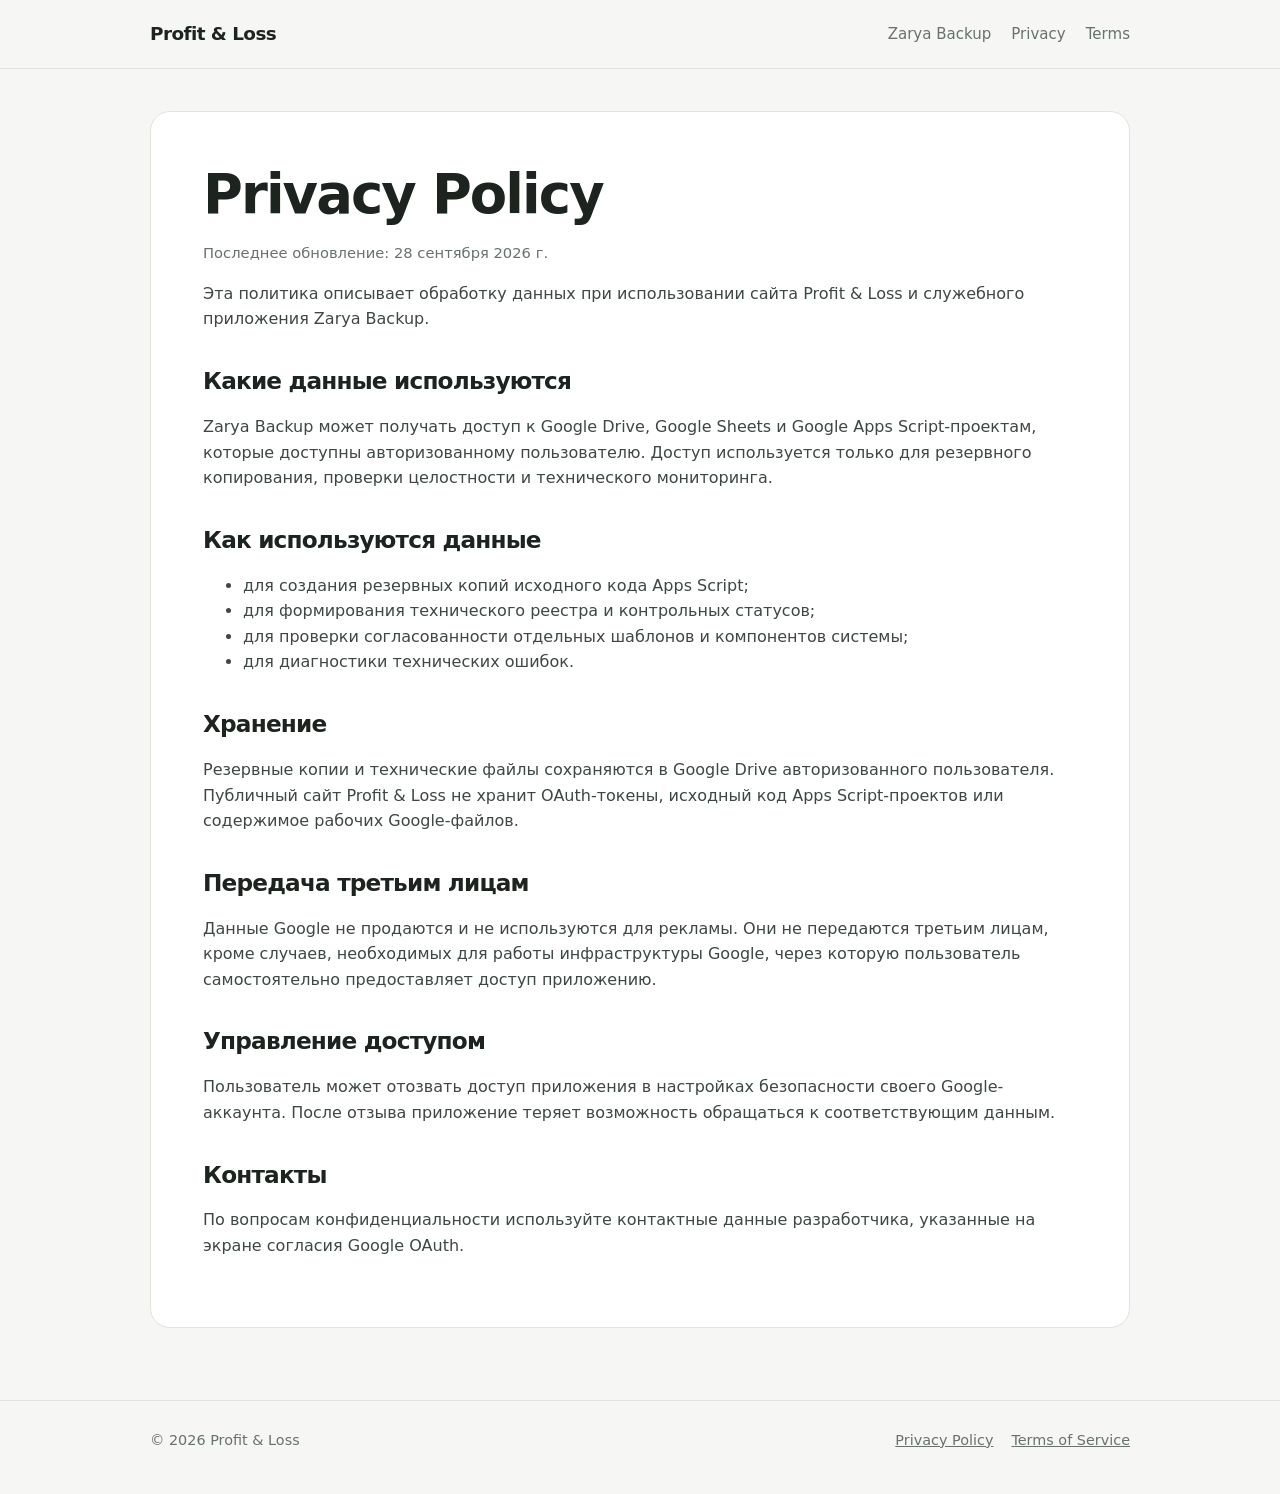
==== privacy/index.html @ 0b0412f1 "Add privacy policy" ====
<!doctype html>
<html lang="ru">
<head>
  <meta charset="utf-8">
  <meta name="viewport" content="width=device-width,initial-scale=1">
  <meta name="description" content="Privacy Policy for Profit & Loss and Zarya Backup.">
  <title>Privacy Policy — Profit & Loss</title>
  <link rel="stylesheet" href="/styles.css">
</head>
<body>
  <header>
    <div class="wrap">
      <nav>
        <a class="brand" href="/">Profit &amp; Loss</a>
        <div class="navlinks">
          <a href="/zarya-backup/">Zarya Backup</a>
          <a href="/privacy/">Privacy</a>
          <a href="/terms/">Terms</a>
        </div>
      </nav>
    </div>
  </header>

  <main class="wrap">
    <article class="prose">
      <h1>Privacy Policy</h1>
      <p class="meta">Последнее обновление: 28 сентября 2026 г.</p>

      <p>Эта политика описывает обработку данных при использовании сайта Profit &amp; Loss и служебного приложения Zarya Backup.</p>

      <h2>Какие данные используются</h2>
      <p>Zarya Backup может получать доступ к Google Drive, Google Sheets и Google Apps Script-проектам, которые доступны авторизованному пользователю. Доступ используется только для резервного копирования, проверки целостности и технического мониторинга.</p>

      <h2>Как используются данные</h2>
      <ul>
        <li>для создания резервных копий исходного кода Apps Script;</li>
        <li>для формирования технического реестра и контрольных статусов;</li>
        <li>для проверки согласованности отдельных шаблонов и компонентов системы;</li>
        <li>для диагностики технических ошибок.</li>
      </ul>

      <h2>Хранение</h2>
      <p>Резервные копии и технические файлы сохраняются в Google Drive авторизованного пользователя. Публичный сайт Profit &amp; Loss не хранит OAuth-токены, исходный код Apps Script-проектов или содержимое рабочих Google-файлов.</p>

      <h2>Передача третьим лицам</h2>
      <p>Данные Google не продаются и не используются для рекламы. Они не передаются третьим лицам, кроме случаев, необходимых для работы инфраструктуры Google, через которую пользователь самостоятельно предоставляет доступ приложению.</p>

      <h2>Управление доступом</h2>
      <p>Пользователь может отозвать доступ приложения в настройках безопасности своего Google-аккаунта. После отзыва приложение теряет возможность обращаться к соответствующим данным.</p>

      <h2>Контакты</h2>
      <p>По вопросам конфиденциальности используйте контактные данные разработчика, указанные на экране согласия Google OAuth.</p>
    </article>
  </main>

  <footer>
    <div class="wrap footer-row">
      <div>© 2026 Profit &amp; Loss</div>
      <div class="footer-links">
        <a href="/privacy/">Privacy Policy</a>
        <a href="/terms/">Terms of Service</a>
      </div>
    </div>
  </footer>
</body>
</html>
---- styles.css ----
:root {
  --bg: #f6f7f4;
  --surface: #ffffff;
  --text: #1d231f;
  --muted: #68716b;
  --line: #dfe4df;
  --accent: #1f5d45;
  --accent-soft: #e8f1ec;
  --max: 980px;
}

* { box-sizing: border-box; }

html { scroll-behavior: smooth; }

body {
  margin: 0;
  font-family: Inter, ui-sans-serif, system-ui, -apple-system, BlinkMacSystemFont, "Segoe UI", sans-serif;
  color: var(--text);
  background: var(--bg);
  line-height: 1.6;
}

a { color: var(--accent); }

.wrap {
  width: min(calc(100% - 40px), var(--max));
  margin: 0 auto;
}

header {
  border-bottom: 1px solid var(--line);
  background: rgba(246,247,244,.92);
  backdrop-filter: blur(10px);
}

nav {
  min-height: 68px;
  display: flex;
  align-items: center;
  justify-content: space-between;
  gap: 24px;
}

.brand {
  color: var(--text);
  text-decoration: none;
  font-weight: 800;
  letter-spacing: -.03em;
  font-size: 1.15rem;
}

.navlinks {
  display: flex;
  gap: 20px;
  flex-wrap: wrap;
}

.navlinks a {
  color: var(--muted);
  text-decoration: none;
  font-size: .94rem;
}

.hero {
  padding: 92px 0 72px;
}

.kicker {
  display: inline-block;
  padding: 7px 11px;
  border-radius: 999px;
  background: var(--accent-soft);
  color: var(--accent);
  font-size: .84rem;
  font-weight: 700;
  margin-bottom: 18px;
}

h1, h2, h3 {
  line-height: 1.15;
  letter-spacing: -.035em;
}

h1 {
  margin: 0 0 18px;
  font-size: clamp(2.5rem, 7vw, 5.3rem);
  max-width: 850px;
}

h2 {
  margin-top: 0;
  font-size: clamp(1.7rem, 4vw, 2.5rem);
}

.lead {
  max-width: 720px;
  font-size: clamp(1.08rem, 2.2vw, 1.34rem);
  color: var(--muted);
}

.grid {
  display: grid;
  grid-template-columns: repeat(3, minmax(0, 1fr));
  gap: 16px;
  margin: 42px 0 0;
}

.card {
  background: var(--surface);
  border: 1px solid var(--line);
  border-radius: 18px;
  padding: 24px;
}

.card h3 { margin: 0 0 10px; }
.card p { color: var(--muted); margin: 0; }

section { padding: 56px 0; }

.prose {
  background: var(--surface);
  border: 1px solid var(--line);
  border-radius: 20px;
  padding: clamp(24px, 5vw, 52px);
  margin: 42px 0 72px;
}

.prose h1 {
  font-size: clamp(2rem, 5vw, 3.4rem);
  margin-bottom: 12px;
}

.prose h2 {
  margin-top: 36px;
  font-size: 1.45rem;
}

.prose p, .prose li { color: #3e4741; }
.prose .meta { color: var(--muted); font-size: .92rem; }

.button {
  display: inline-block;
  margin-top: 22px;
  padding: 12px 17px;
  border-radius: 11px;
  background: var(--accent);
  color: #fff;
  text-decoration: none;
  font-weight: 700;
}

footer {
  border-top: 1px solid var(--line);
  color: var(--muted);
  padding: 28px 0 42px;
  font-size: .9rem;
}

.footer-row {
  display: flex;
  justify-content: space-between;
  gap: 20px;
  flex-wrap: wrap;
}

.footer-links { display: flex; gap: 18px; flex-wrap: wrap; }
.footer-links a { color: var(--muted); }

@media (max-width: 760px) {
  .grid { grid-template-columns: 1fr; }
  .hero { padding-top: 64px; }
  nav { align-items: flex-start; padding: 18px 0; flex-direction: column; }
}
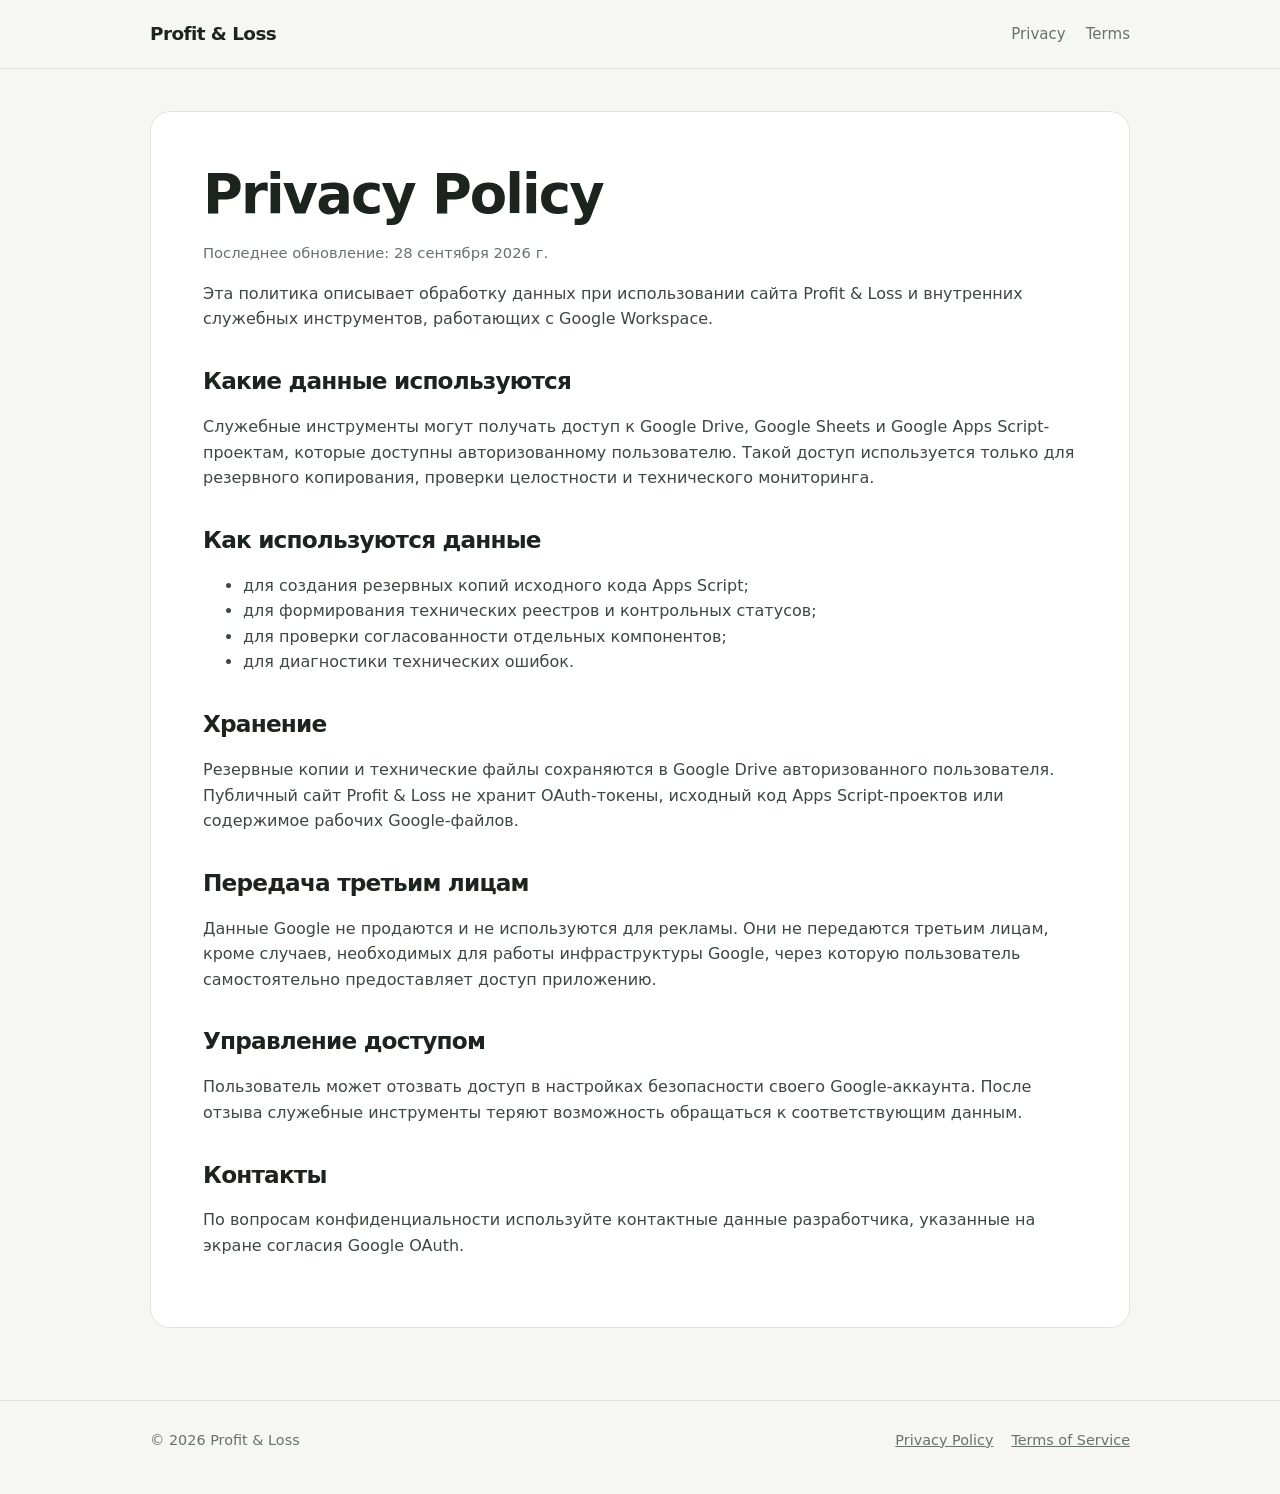
==== commit f82f36e3: "Generalize privacy policy and remove client references" ====
--- a/privacy/index.html
+++ b/privacy/index.html
@@ -3,7 +3,7 @@
 <head>
   <meta charset="utf-8">
   <meta name="viewport" content="width=device-width,initial-scale=1">
-  <meta name="description" content="Privacy Policy for Profit & Loss and Zarya Backup.">
+  <meta name="description" content="Privacy Policy for Profit & Loss and its internal Google Workspace utilities.">
   <title>Privacy Policy — Profit & Loss</title>
   <link rel="stylesheet" href="/styles.css">
 </head>
@@ -13,7 +13,6 @@
       <nav>
         <a class="brand" href="/">Profit &amp; Loss</a>
         <div class="navlinks">
-          <a href="/zarya-backup/">Zarya Backup</a>
           <a href="/privacy/">Privacy</a>
           <a href="/terms/">Terms</a>
         </div>
@@ -26,16 +25,16 @@
       <h1>Privacy Policy</h1>
       <p class="meta">Последнее обновление: 28 сентября 2026 г.</p>
 
-      <p>Эта политика описывает обработку данных при использовании сайта Profit &amp; Loss и служебного приложения Zarya Backup.</p>
+      <p>Эта политика описывает обработку данных при использовании сайта Profit &amp; Loss и внутренних служебных инструментов, работающих с Google Workspace.</p>
 
       <h2>Какие данные используются</h2>
-      <p>Zarya Backup может получать доступ к Google Drive, Google Sheets и Google Apps Script-проектам, которые доступны авторизованному пользователю. Доступ используется только для резервного копирования, проверки целостности и технического мониторинга.</p>
+      <p>Служебные инструменты могут получать доступ к Google Drive, Google Sheets и Google Apps Script-проектам, которые доступны авторизованному пользователю. Такой доступ используется только для резервного копирования, проверки целостности и технического мониторинга.</p>
 
       <h2>Как используются данные</h2>
       <ul>
         <li>для создания резервных копий исходного кода Apps Script;</li>
-        <li>для формирования технического реестра и контрольных статусов;</li>
-        <li>для проверки согласованности отдельных шаблонов и компонентов системы;</li>
+        <li>для формирования технических реестров и контрольных статусов;</li>
+        <li>для проверки согласованности отдельных компонентов;</li>
         <li>для диагностики технических ошибок.</li>
       </ul>
 
@@ -46,7 +45,7 @@
       <p>Данные Google не продаются и не используются для рекламы. Они не передаются третьим лицам, кроме случаев, необходимых для работы инфраструктуры Google, через которую пользователь самостоятельно предоставляет доступ приложению.</p>
 
       <h2>Управление доступом</h2>
-      <p>Пользователь может отозвать доступ приложения в настройках безопасности своего Google-аккаунта. После отзыва приложение теряет возможность обращаться к соответствующим данным.</p>
+      <p>Пользователь может отозвать доступ в настройках безопасности своего Google-аккаунта. После отзыва служебные инструменты теряют возможность обращаться к соответствующим данным.</p>
 
       <h2>Контакты</h2>
       <p>По вопросам конфиденциальности используйте контактные данные разработчика, указанные на экране согласия Google OAuth.</p>
